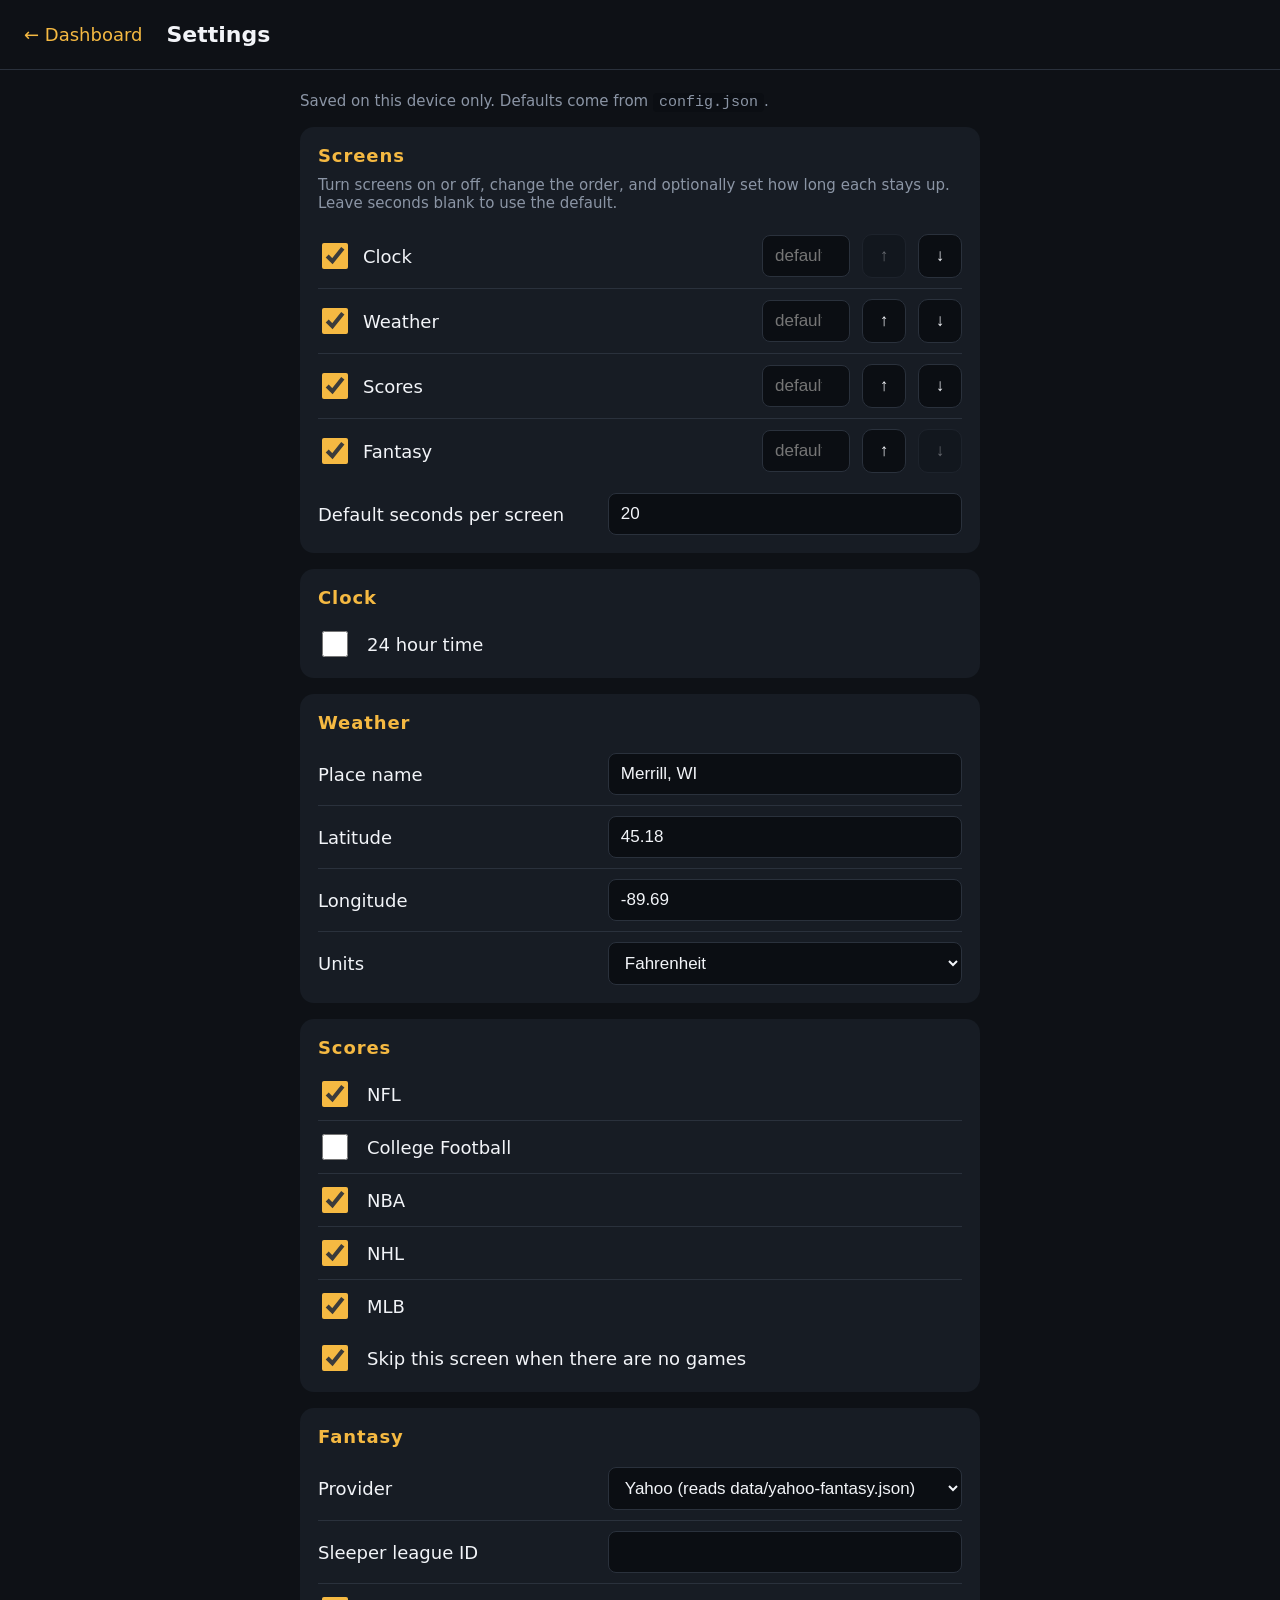
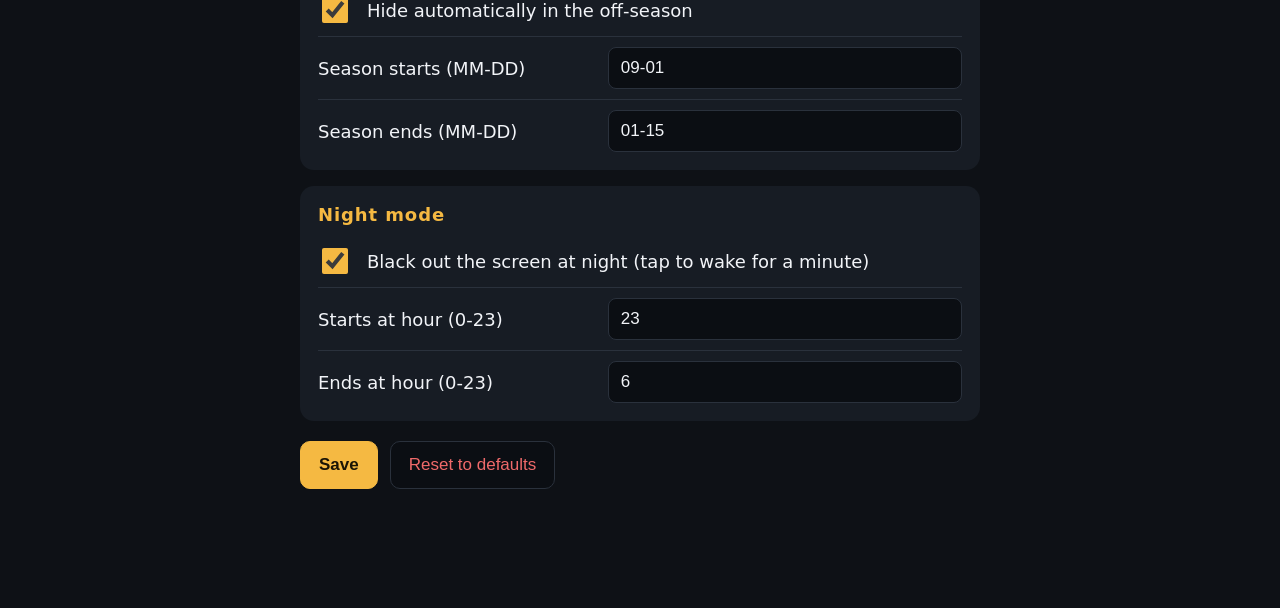
==== settings.html @ 0d8d6d26 "Replace demo content with wall dashboard Rotating wall dashboard for a spare tablet: clock, weather," ====
<!doctype html>
<html lang="en">
<head>
  <meta charset="utf-8">
  <meta name="viewport" content="width=device-width, initial-scale=1">
  <title>Dashboard Settings</title>
  <link rel="stylesheet" href="settings.css">
</head>
<body>
  <header>
    <a class="back" href="index.html">&larr; Dashboard</a>
    <h1>Settings</h1>
  </header>

  <main>
    <p class="hint">Saved on this device only. Defaults come from <code>config.json</code>.</p>

    <section>
      <h2>Screens</h2>
      <p class="hint">Turn screens on or off, change the order, and optionally set how long each stays up. Leave seconds blank to use the default.</p>
      <div id="screen-list"></div>
      <label class="row">
        <span>Default seconds per screen</span>
        <input id="rotateSeconds" type="number" min="3" max="600" step="1">
      </label>
    </section>

    <section>
      <h2>Clock</h2>
      <label class="row check"><input id="use24Hour" type="checkbox"><span>24 hour time</span></label>
    </section>

    <section>
      <h2>Weather</h2>
      <label class="row"><span>Place name</span><input id="weatherName" type="text"></label>
      <label class="row"><span>Latitude</span><input id="weatherLat" type="number" step="any"></label>
      <label class="row"><span>Longitude</span><input id="weatherLon" type="number" step="any"></label>
      <label class="row"><span>Units</span>
        <select id="weatherUnits">
          <option value="fahrenheit">Fahrenheit</option>
          <option value="celsius">Celsius</option>
        </select>
      </label>
    </section>

    <section>
      <h2>Scores</h2>
      <div id="league-list"></div>
      <label class="row check"><input id="hideWhenEmpty" type="checkbox"><span>Skip this screen when there are no games</span></label>
    </section>

    <section>
      <h2>Fantasy</h2>
      <label class="row"><span>Provider</span>
        <select id="fantasyProvider">
          <option value="none">None</option>
          <option value="yahoo">Yahoo (reads data/yahoo-fantasy.json)</option>
          <option value="sleeper">Sleeper</option>
        </select>
      </label>
      <label class="row"><span>Sleeper league ID</span><input id="sleeperLeagueId" type="text" inputmode="numeric"></label>
      <label class="row check"><input id="autoHideOffSeason" type="checkbox"><span>Hide automatically in the off-season</span></label>
      <label class="row"><span>Season starts (MM-DD)</span><input id="seasonStart" type="text" pattern="\d\d-\d\d" maxlength="5" placeholder="09-01"></label>
      <label class="row"><span>Season ends (MM-DD)</span><input id="seasonEnd" type="text" pattern="\d\d-\d\d" maxlength="5" placeholder="01-15"></label>
    </section>

    <section>
      <h2>Night mode</h2>
      <label class="row check"><input id="nightEnabled" type="checkbox"><span>Black out the screen at night (tap to wake for a minute)</span></label>
      <label class="row"><span>Starts at hour (0-23)</span><input id="nightStart" type="number" min="0" max="23"></label>
      <label class="row"><span>Ends at hour (0-23)</span><input id="nightEnd" type="number" min="0" max="23"></label>
    </section>

    <div class="actions">
      <button id="save" class="primary">Save</button>
      <button id="reset" class="danger">Reset to defaults</button>
    </div>
    <p id="message" role="status"></p>
  </main>

  <script src="shared.js"></script>
  <script src="settings.js"></script>
</body>
</html>
---- settings.css ----
:root {
  --bg: #0e1116;
  --fg: #f2f4f8;
  --muted: #8b95a5;
  --accent: #f5b942;
  --card: #171c24;
  --line: #2a313c;
  --bad: #ef6a6a;
}

* { box-sizing: border-box; }

body {
  margin: 0;
  background: var(--bg);
  color: var(--fg);
  font-family: system-ui, -apple-system, "Segoe UI", Roboto, sans-serif;
  font-size: 18px;
}

header {
  position: sticky;
  top: 0;
  display: flex;
  align-items: center;
  gap: 20px;
  padding: 14px 20px;
  background: var(--bg);
  border-bottom: 1px solid var(--line);
  z-index: 2;
}

header h1 { margin: 0; font-size: 22px; font-weight: 600; }
.back { color: var(--accent); text-decoration: none; padding: 10px 4px; }

main { max-width: 720px; margin: 0 auto; padding: 16px 20px 60px; }

section {
  background: var(--card);
  border-radius: 14px;
  padding: 14px 18px 8px;
  margin: 16px 0;
}

h2 { margin: 4px 0 10px; font-size: 18px; color: var(--accent); letter-spacing: 0.05em; }
.hint { color: var(--muted); font-size: 15px; margin: 6px 0 12px; }
code { background: #0b0e13; padding: 1px 6px; border-radius: 4px; }

.row {
  display: flex;
  align-items: center;
  justify-content: space-between;
  gap: 16px;
  padding: 10px 0;
  border-top: 1px solid var(--line);
  min-height: 52px;
}

.row:first-of-type { border-top: 0; }
.row.check { justify-content: flex-start; }

input[type="text"], input[type="number"], select {
  background: #0b0e13;
  color: var(--fg);
  border: 1px solid var(--line);
  border-radius: 8px;
  padding: 10px 12px;
  font-size: 17px;
  min-width: 0;
  width: 55%;
}

input[type="checkbox"] { width: 26px; height: 26px; accent-color: var(--accent); flex: none; }

.screen-row {
  display: flex;
  align-items: center;
  gap: 12px;
  padding: 10px 0;
  border-top: 1px solid var(--line);
}

.screen-row:first-child { border-top: 0; }
.screen-row .name { flex: 1; text-transform: capitalize; }
.screen-row input[type="number"] { width: 88px; }

button {
  font-size: 17px;
  border-radius: 10px;
  border: 1px solid var(--line);
  background: #0b0e13;
  color: var(--fg);
  padding: 12px 18px;
  min-height: 48px;
  cursor: pointer;
}

button.small { padding: 8px 12px; min-height: 44px; min-width: 44px; }
button.primary { background: var(--accent); color: #1a1405; border-color: var(--accent); font-weight: 600; }
button.danger { color: var(--bad); }
button:disabled { opacity: 0.35; cursor: default; }

.actions { display: flex; gap: 12px; margin-top: 20px; }
#message { color: var(--accent); min-height: 24px; }
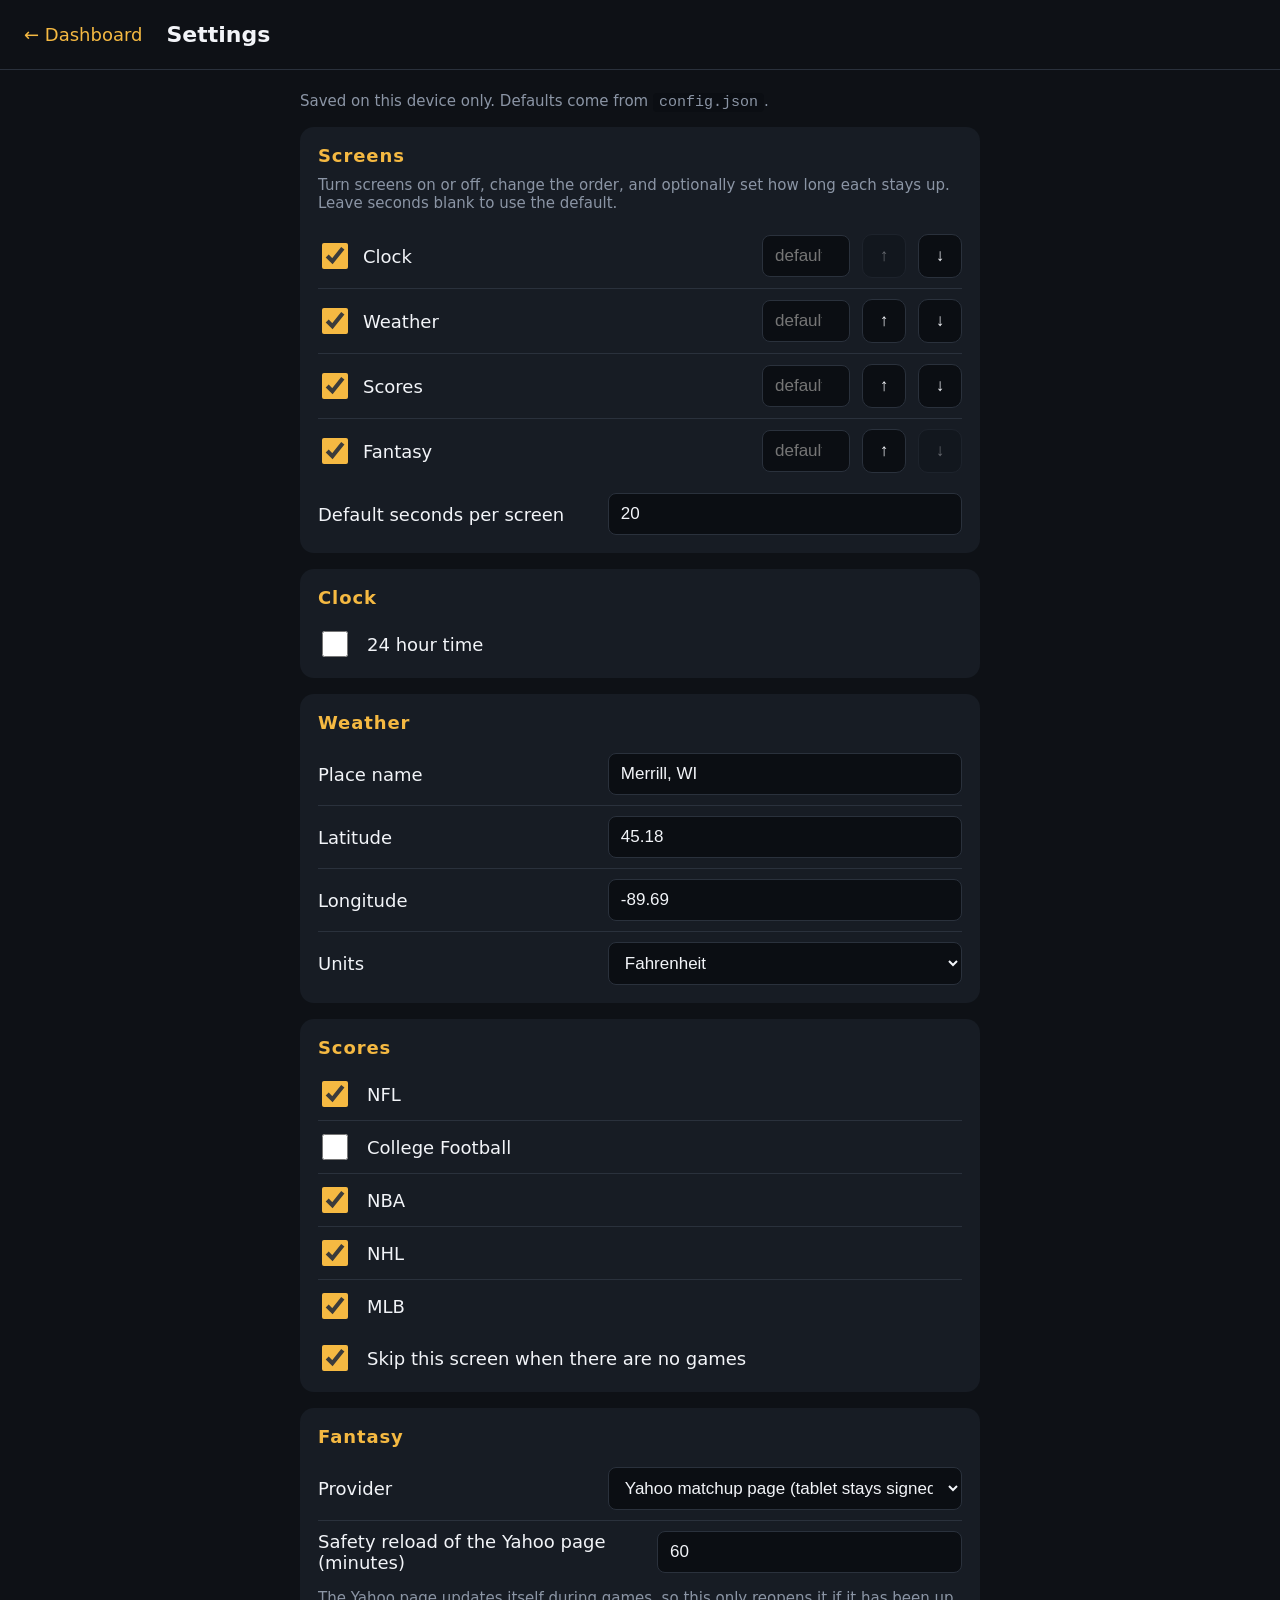
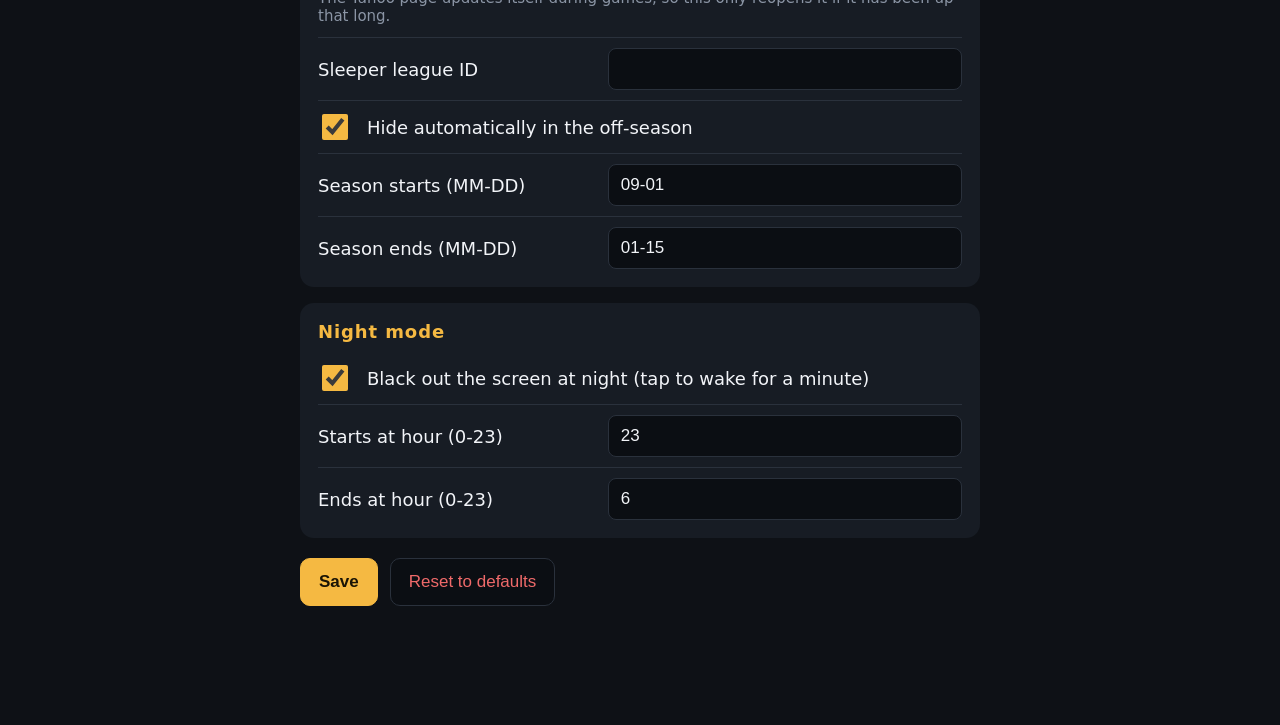
==== commit 4a558725: "Show the signed-in Yahoo matchup page as the Fantasy screen Yahoo API access is not available, so th" ====
--- a/settings.html
+++ b/settings.html
@@ -53,11 +53,14 @@
       <h2>Fantasy</h2>
       <label class="row"><span>Provider</span>
         <select id="fantasyProvider">
+          <option value="yahoo-page">Yahoo matchup page (tablet stays signed in)</option>
+          <option value="yahoo">Yahoo data file (data/yahoo-fantasy.json)</option>
+          <option value="sleeper">Sleeper</option>
           <option value="none">None</option>
-          <option value="yahoo">Yahoo (reads data/yahoo-fantasy.json)</option>
-          <option value="sleeper">Sleeper</option>
         </select>
       </label>
+      <label class="row"><span>Safety reload of the Yahoo page (minutes)</span><input id="yahooReloadMinutes" type="number" min="5" max="720"></label>
+      <p class="hint">The Yahoo page updates itself during games, so this only reopens it if it has been up that long.</p>
       <label class="row"><span>Sleeper league ID</span><input id="sleeperLeagueId" type="text" inputmode="numeric"></label>
       <label class="row check"><input id="autoHideOffSeason" type="checkbox"><span>Hide automatically in the off-season</span></label>
       <label class="row"><span>Season starts (MM-DD)</span><input id="seasonStart" type="text" pattern="\d\d-\d\d" maxlength="5" placeholder="09-01"></label>
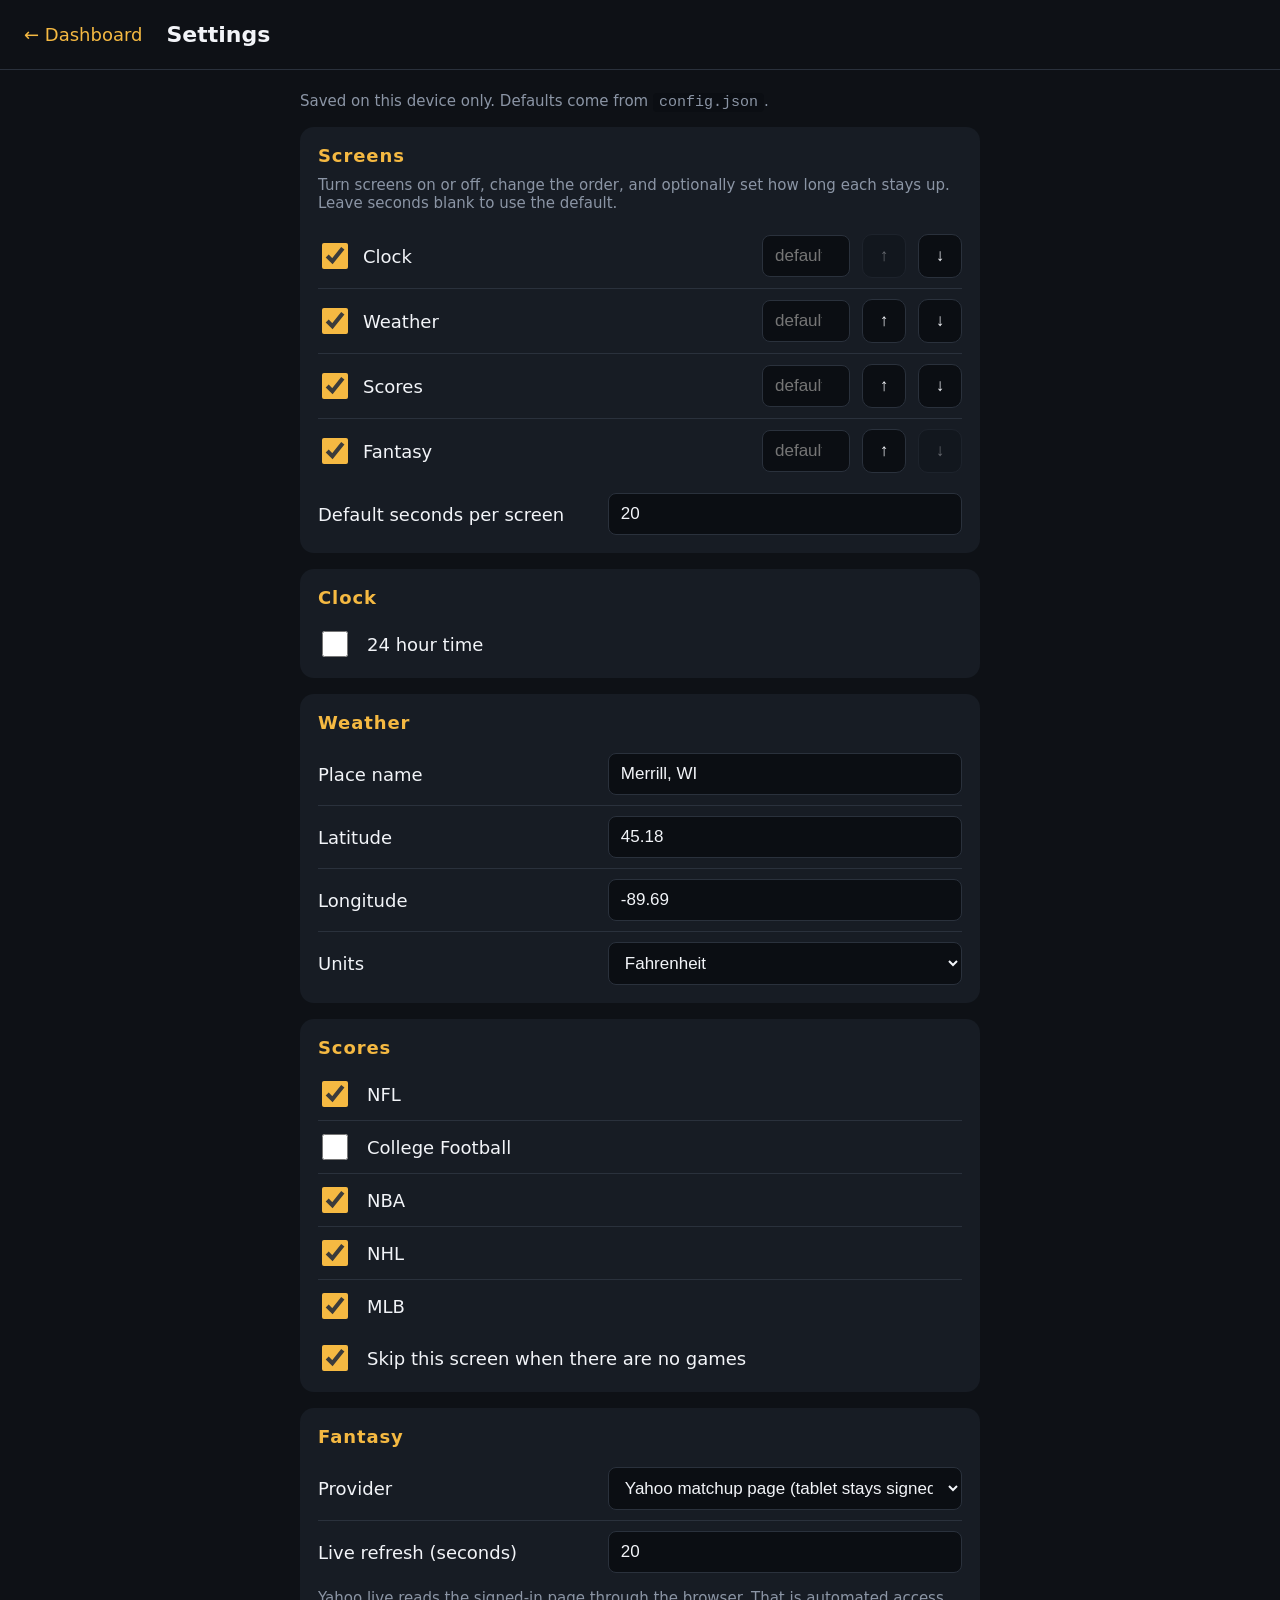
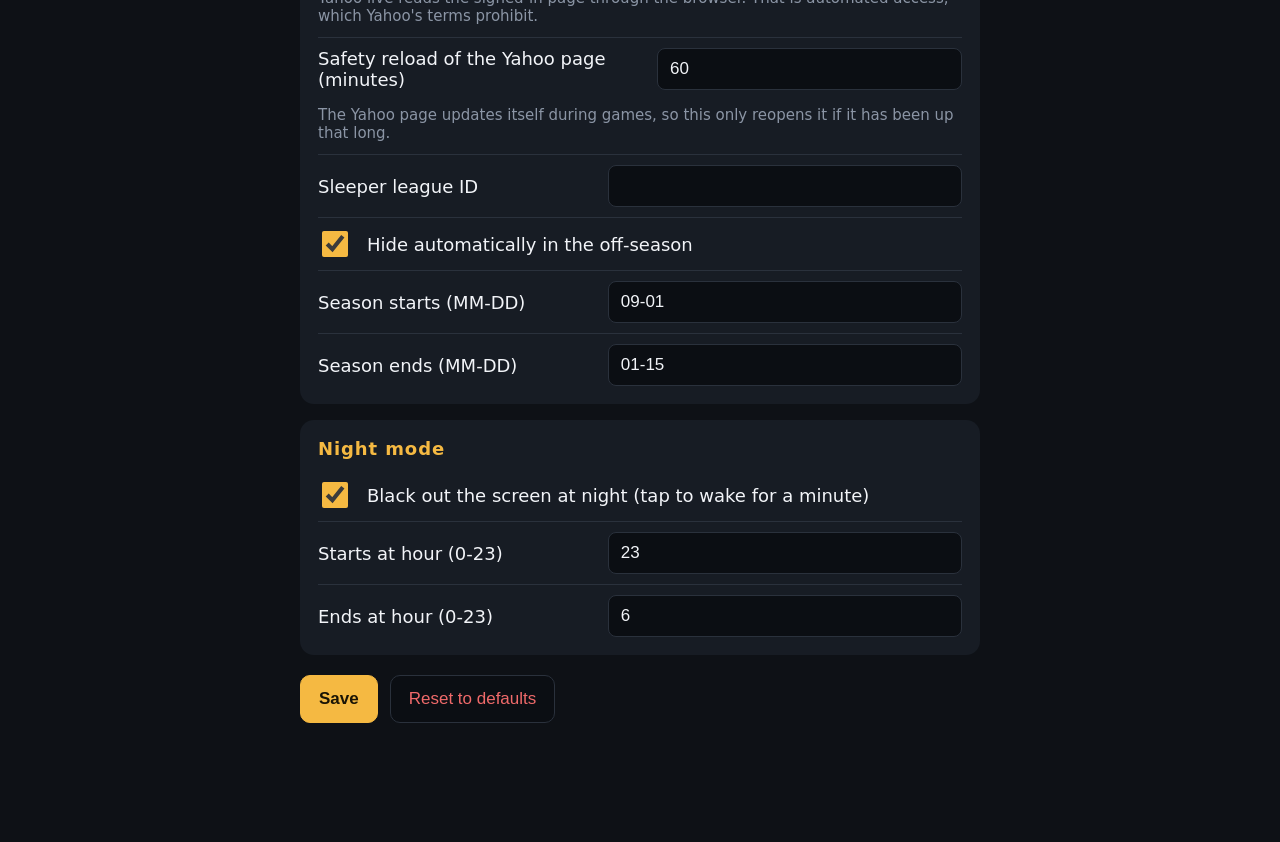
==== commit f5a79f02: "Add yahoo-live provider: redraw the Yahoo matchup in the dashboard style Controller reads the signed" ====
--- a/settings.html
+++ b/settings.html
@@ -53,12 +53,15 @@
       <h2>Fantasy</h2>
       <label class="row"><span>Provider</span>
         <select id="fantasyProvider">
+          <option value="yahoo-live">Yahoo live, redrawn (reads your signed-in page)</option>
           <option value="yahoo-page">Yahoo matchup page (tablet stays signed in)</option>
           <option value="yahoo">Yahoo data file (data/yahoo-fantasy.json)</option>
           <option value="sleeper">Sleeper</option>
           <option value="none">None</option>
         </select>
       </label>
+      <label class="row"><span>Live refresh (seconds)</span><input id="liveSeconds" type="number" min="5" max="120"></label>
+      <p class="hint">Yahoo live reads the signed-in page through the browser. That is automated access, which Yahoo's terms prohibit.</p>
       <label class="row"><span>Safety reload of the Yahoo page (minutes)</span><input id="yahooReloadMinutes" type="number" min="5" max="720"></label>
       <p class="hint">The Yahoo page updates itself during games, so this only reopens it if it has been up that long.</p>
       <label class="row"><span>Sleeper league ID</span><input id="sleeperLeagueId" type="text" inputmode="numeric"></label>
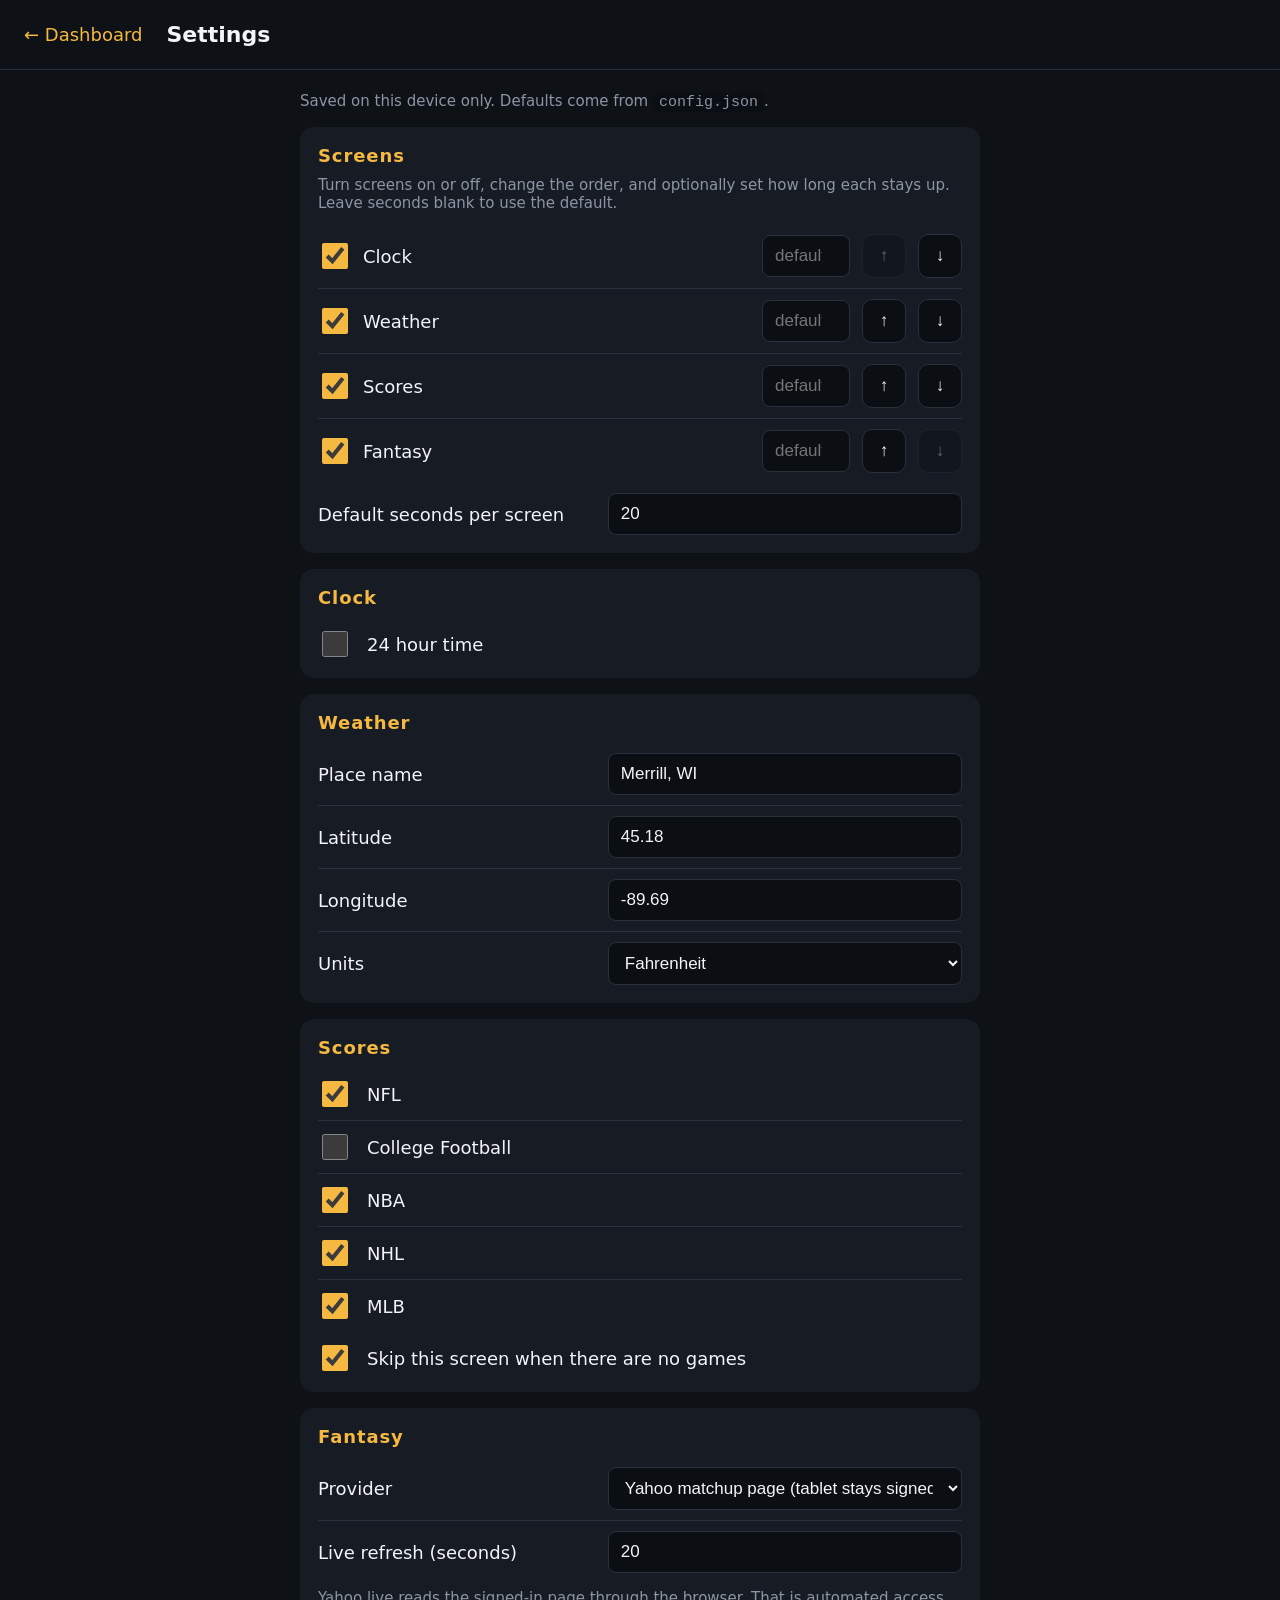
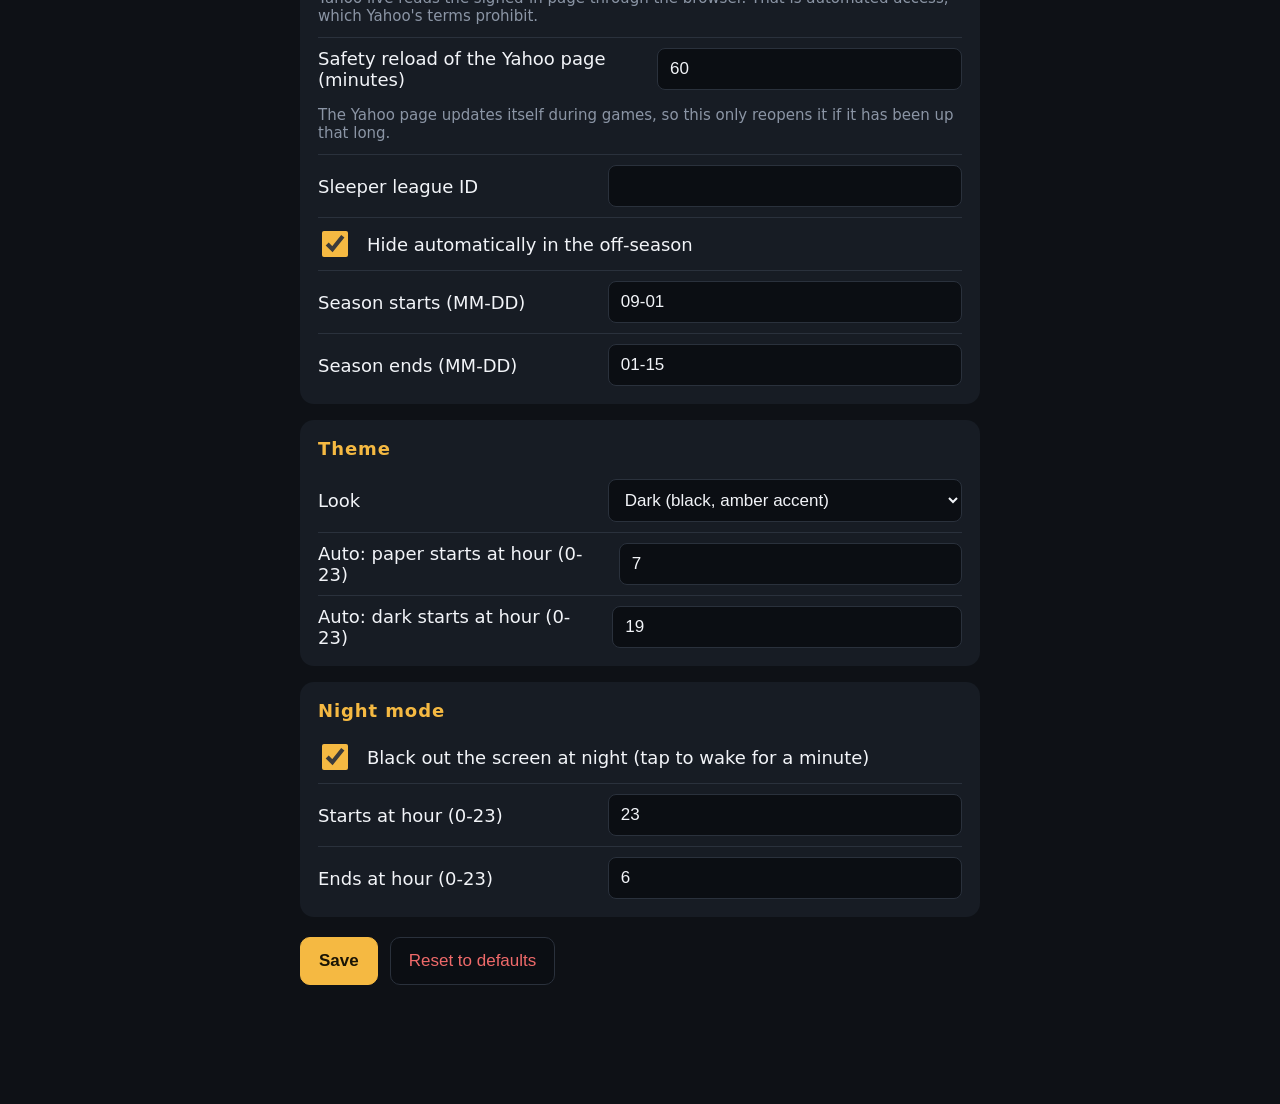
==== commit 9356eae2: "Add themes: dark, paper and auto, with a chooser on the settings page Colors move to themes.css as v" ====
--- a/settings.html
+++ b/settings.html
@@ -4,6 +4,7 @@
   <meta charset="utf-8">
   <meta name="viewport" content="width=device-width, initial-scale=1">
   <title>Dashboard Settings</title>
+  <link rel="stylesheet" href="themes.css">
   <link rel="stylesheet" href="settings.css">
 </head>
 <body>
@@ -71,6 +72,19 @@
     </section>
 
     <section>
+      <h2>Theme</h2>
+      <label class="row"><span>Look</span>
+        <select id="theme">
+          <option value="dark">Dark (black, amber accent)</option>
+          <option value="paper">Paper (off-white, black ink, no color)</option>
+          <option value="auto">Auto (paper by day, dark at night)</option>
+        </select>
+      </label>
+      <label class="row"><span>Auto: paper starts at hour (0-23)</span><input id="themeAutoLightStart" type="number" min="0" max="23"></label>
+      <label class="row"><span>Auto: dark starts at hour (0-23)</span><input id="themeAutoLightEnd" type="number" min="0" max="23"></label>
+    </section>
+
+    <section>
       <h2>Night mode</h2>
       <label class="row check"><input id="nightEnabled" type="checkbox"><span>Black out the screen at night (tap to wake for a minute)</span></label>
       <label class="row"><span>Starts at hour (0-23)</span><input id="nightStart" type="number" min="0" max="23"></label>
--- a/themes.css
+++ b/themes.css
@@ -0,0 +1,32 @@
+/* Color themes. The page gets data-theme="dark" or data-theme="paper" from shared.js. */
+:root,
+:root[data-theme="dark"] {
+  --bg: #0e1116;
+  --fg: #f2f4f8;
+  --muted: #8b95a5;
+  --accent: #f5b942;
+  --card: #171c24;
+  --line: #2a313c;
+  --track: #2a313c;
+  --flash: #2a3544;
+  --good: #4cc38a;
+  --bad: #ef6a6a;
+  --icon-filter: none;
+  color-scheme: dark;
+}
+
+/* Paper: off-white with black ink and no color, the closest to an e-ink look. */
+:root[data-theme="paper"] {
+  --bg: #f3f0e8;
+  --fg: #1b1b1a;
+  --muted: #6a665c;
+  --accent: #1b1b1a;
+  --card: #e8e4d9;
+  --line: #cfcabc;
+  --track: #cfcabc;
+  --flash: #d9d4c5;
+  --good: #1b1b1a;
+  --bad: #1b1b1a;
+  --icon-filter: grayscale(1) contrast(1.1);
+  color-scheme: light;
+}
--- a/settings.css
+++ b/settings.css
@@ -1,13 +1,3 @@
-:root {
-  --bg: #0e1116;
-  --fg: #f2f4f8;
-  --muted: #8b95a5;
-  --accent: #f5b942;
-  --card: #171c24;
-  --line: #2a313c;
-  --bad: #ef6a6a;
-}
-
 * { box-sizing: border-box; }
 
 body {
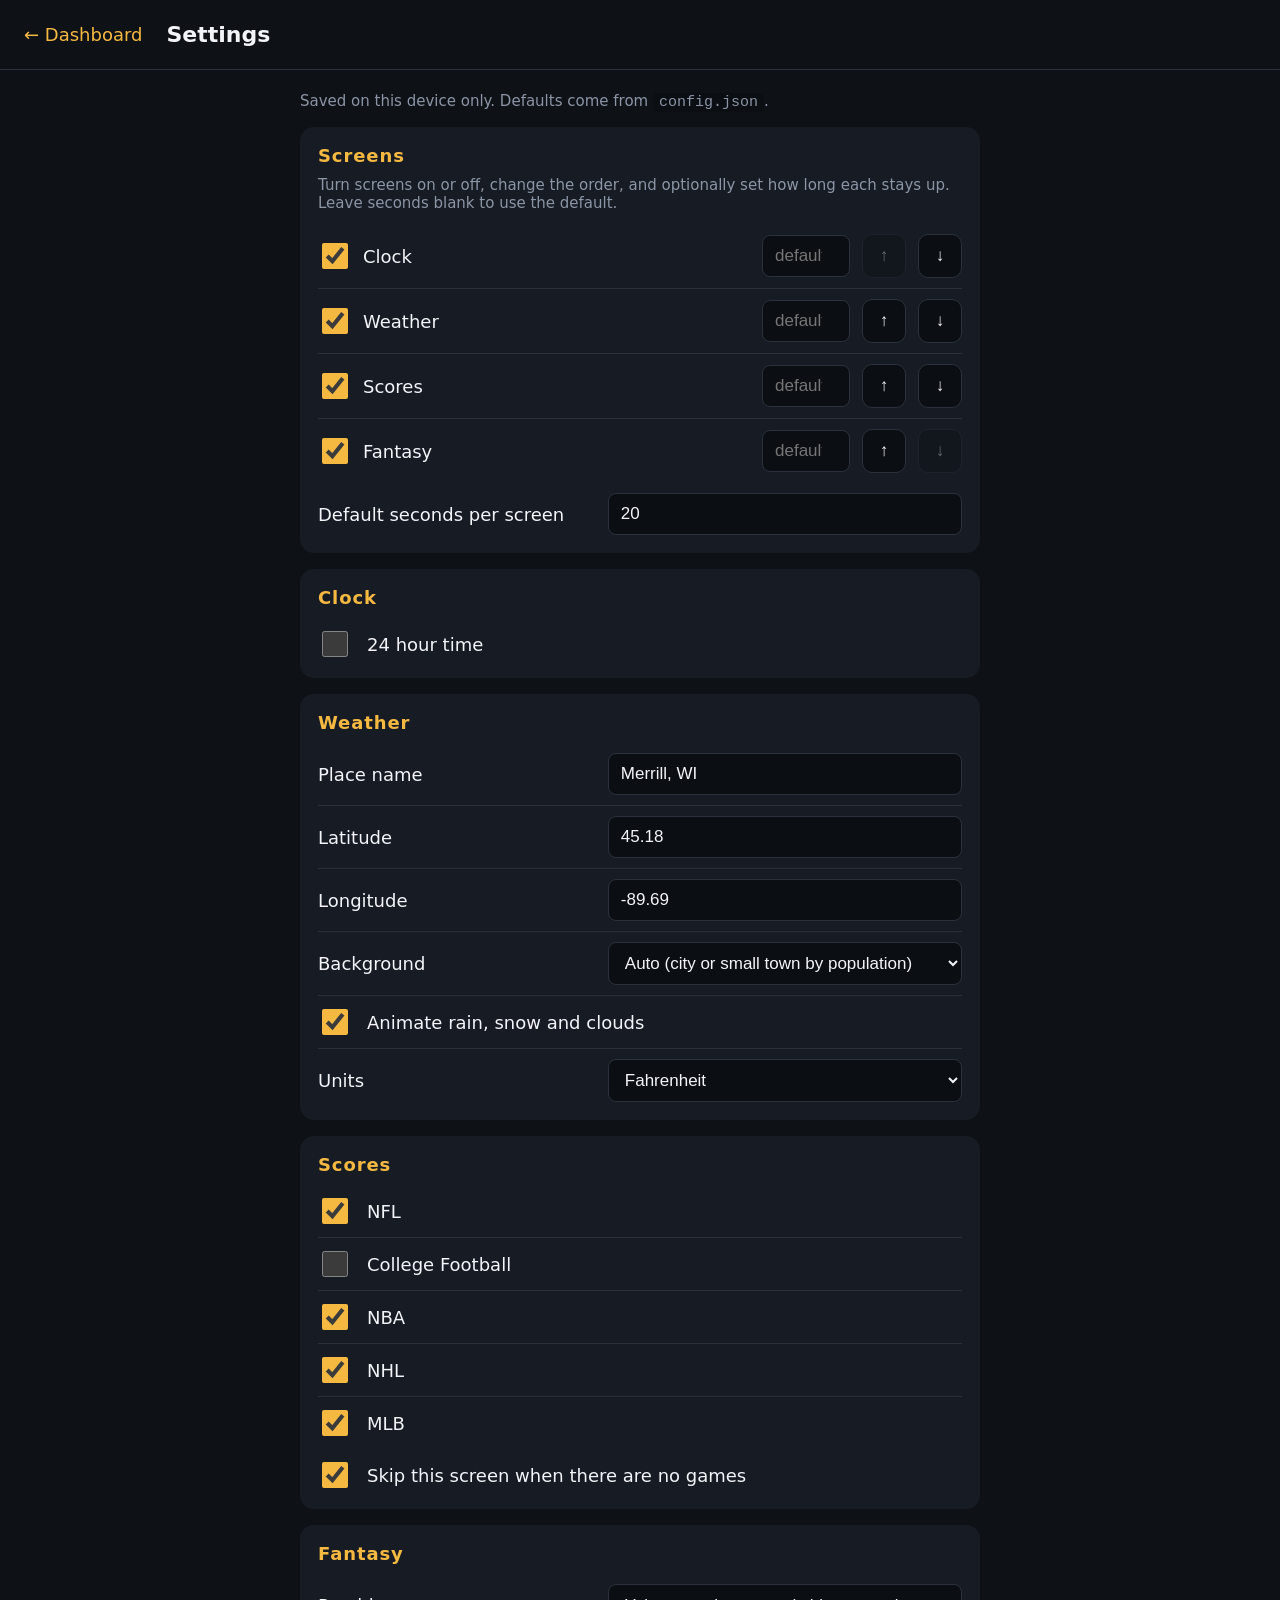
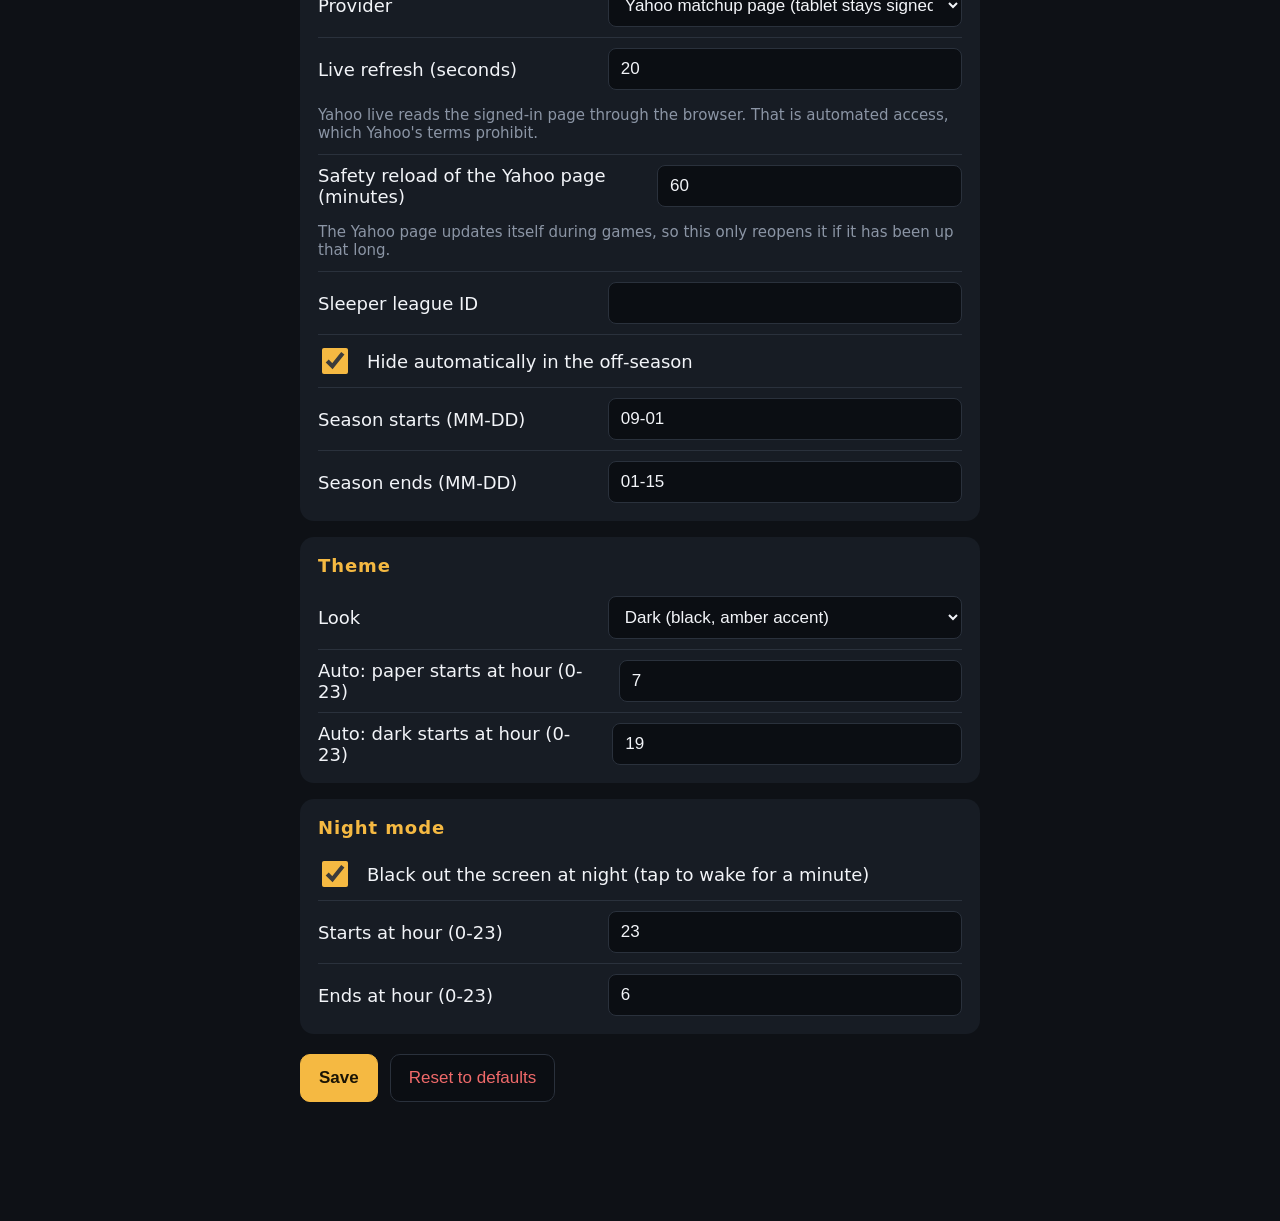
==== commit 1e407f6e: "Weather screen: drawn skyline background that follows time of day, weather and location Auto picks c" ====
--- a/settings.html
+++ b/settings.html
@@ -36,6 +36,17 @@
       <label class="row"><span>Place name</span><input id="weatherName" type="text"></label>
       <label class="row"><span>Latitude</span><input id="weatherLat" type="number" step="any"></label>
       <label class="row"><span>Longitude</span><input id="weatherLon" type="number" step="any"></label>
+      <label class="row"><span>Background</span>
+        <select id="weatherScene">
+          <option value="auto">Auto (city or small town by population)</option>
+          <option value="city">City skyline</option>
+          <option value="town">Small town</option>
+          <option value="lake">Lake and pines</option>
+          <option value="farm">Farmland</option>
+          <option value="none">None</option>
+        </select>
+      </label>
+      <label class="row check"><input id="weatherAnimate" type="checkbox"><span>Animate rain, snow and clouds</span></label>
       <label class="row"><span>Units</span>
         <select id="weatherUnits">
           <option value="fahrenheit">Fahrenheit</option>
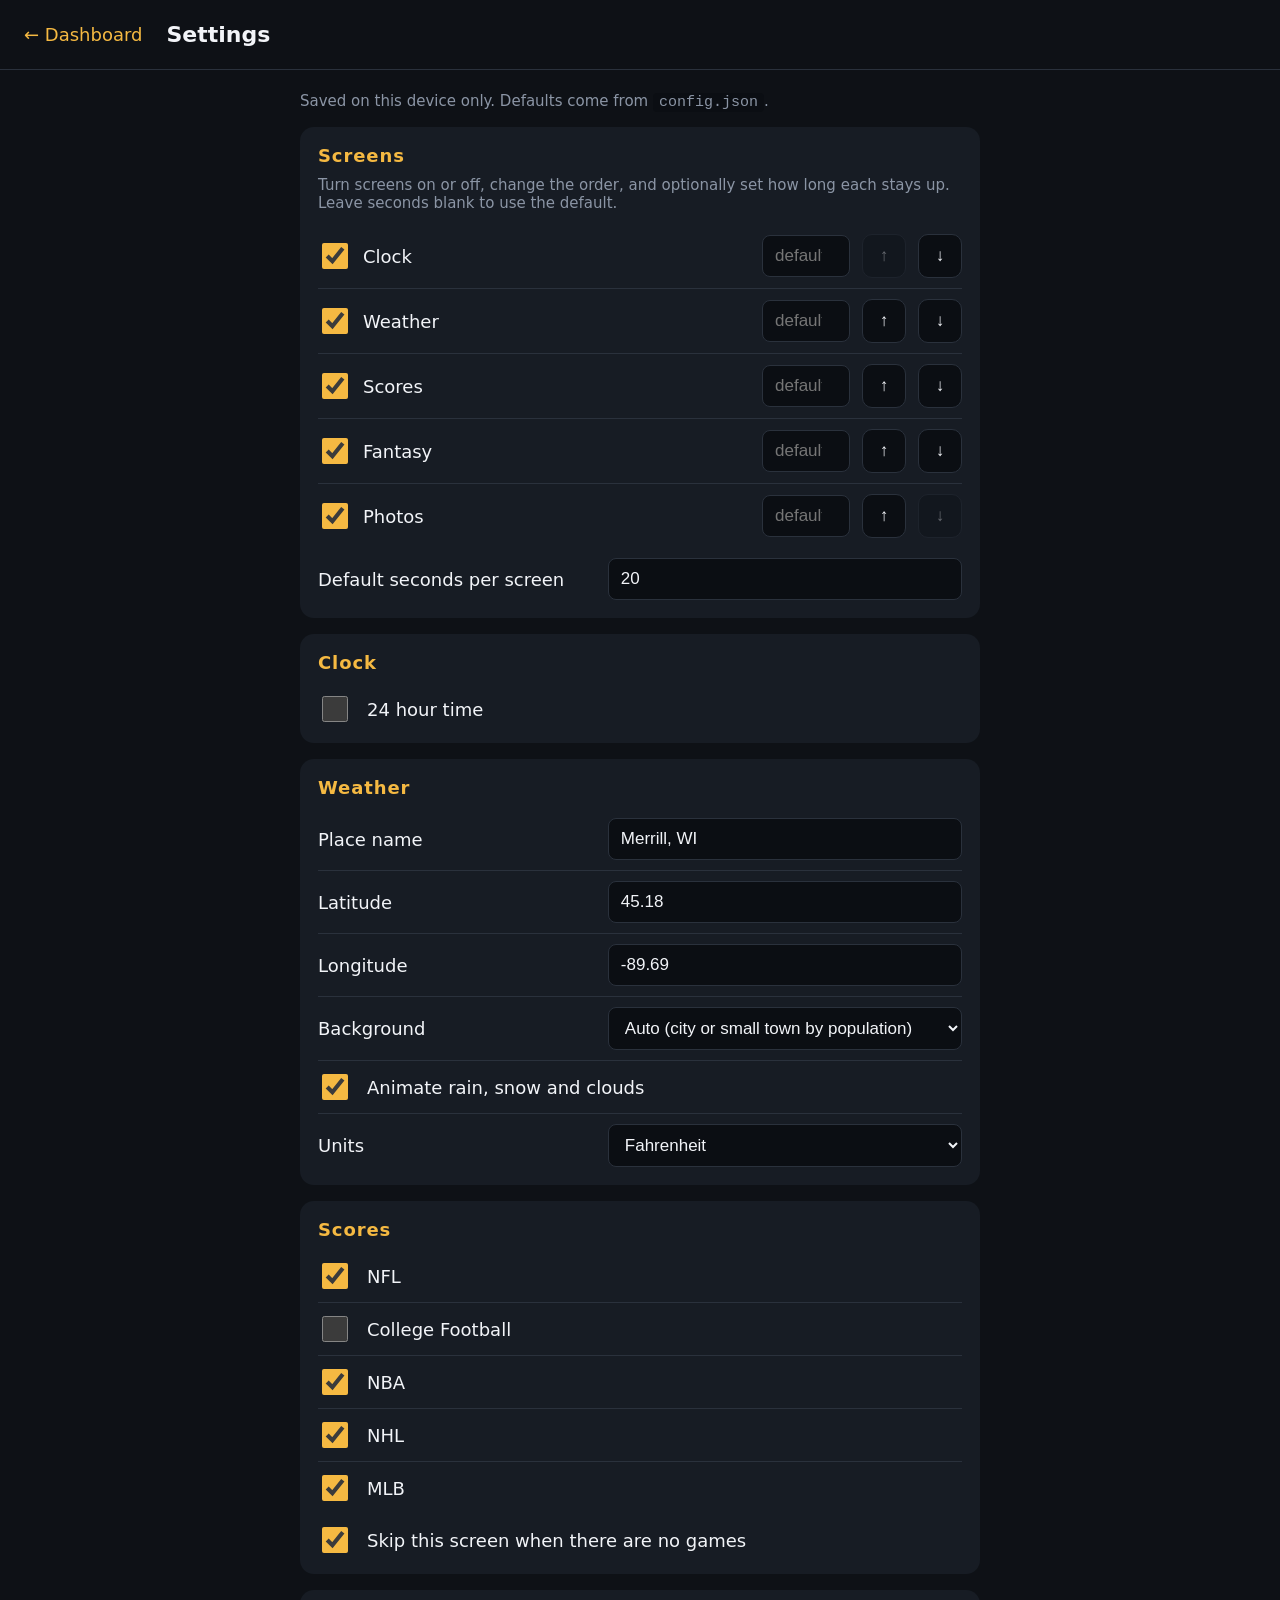
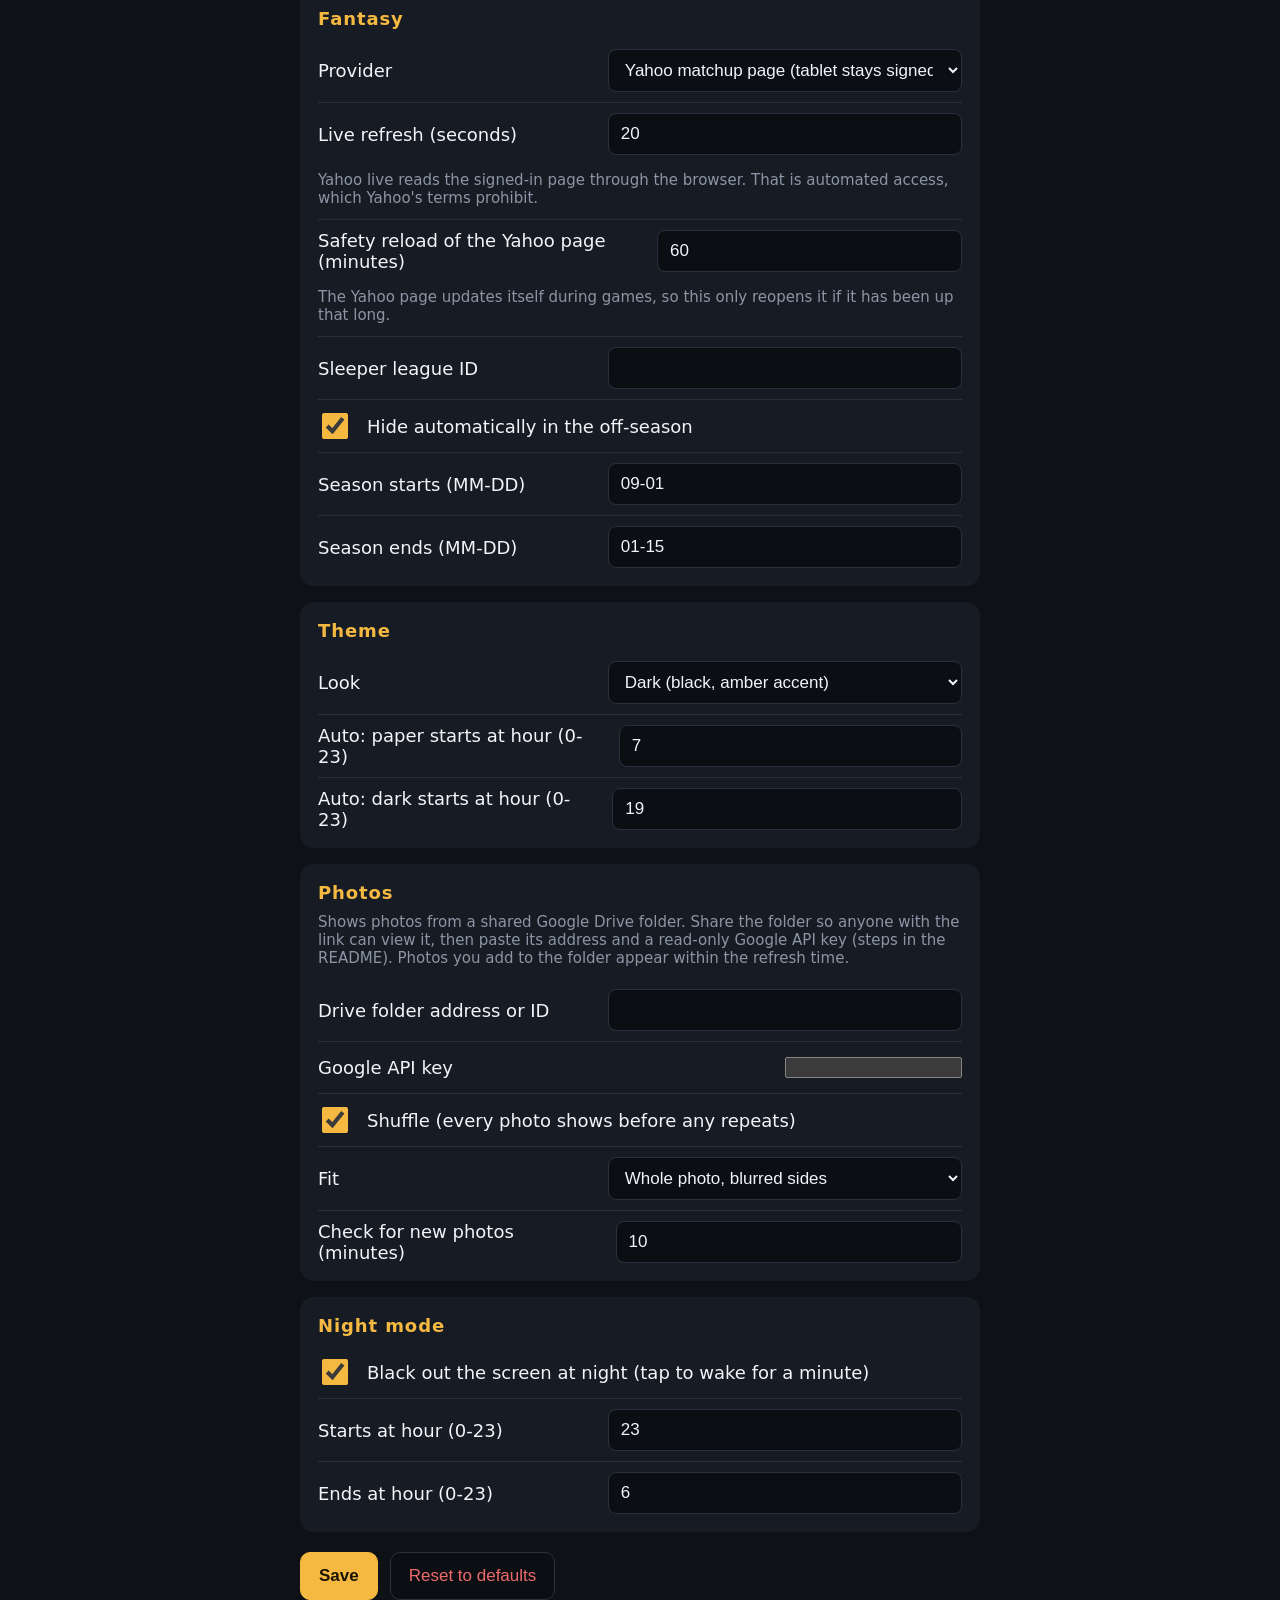
==== commit e8cca5b9: "Add Photos screen: shared Google Drive folder read with a read-only API key Shuffled queue, blurred-" ====
--- a/settings.html
+++ b/settings.html
@@ -96,6 +96,21 @@
     </section>
 
     <section>
+      <h2>Photos</h2>
+      <p class="hint">Shows photos from a shared Google Drive folder. Share the folder so anyone with the link can view it, then paste its address and a read-only Google API key (steps in the README). Photos you add to the folder appear within the refresh time.</p>
+      <label class="row"><span>Drive folder address or ID</span><input id="photoFolder" type="text" autocomplete="off"></label>
+      <label class="row"><span>Google API key</span><input id="photoKey" type="password" autocomplete="off"></label>
+      <label class="row check"><input id="photoShuffle" type="checkbox"><span>Shuffle (every photo shows before any repeats)</span></label>
+      <label class="row"><span>Fit</span>
+        <select id="photoFit">
+          <option value="fit">Whole photo, blurred sides</option>
+          <option value="fill">Fill the screen (crops)</option>
+        </select>
+      </label>
+      <label class="row"><span>Check for new photos (minutes)</span><input id="photoRefresh" type="number" min="1" max="1440"></label>
+    </section>
+
+    <section>
       <h2>Night mode</h2>
       <label class="row check"><input id="nightEnabled" type="checkbox"><span>Black out the screen at night (tap to wake for a minute)</span></label>
       <label class="row"><span>Starts at hour (0-23)</span><input id="nightStart" type="number" min="0" max="23"></label>
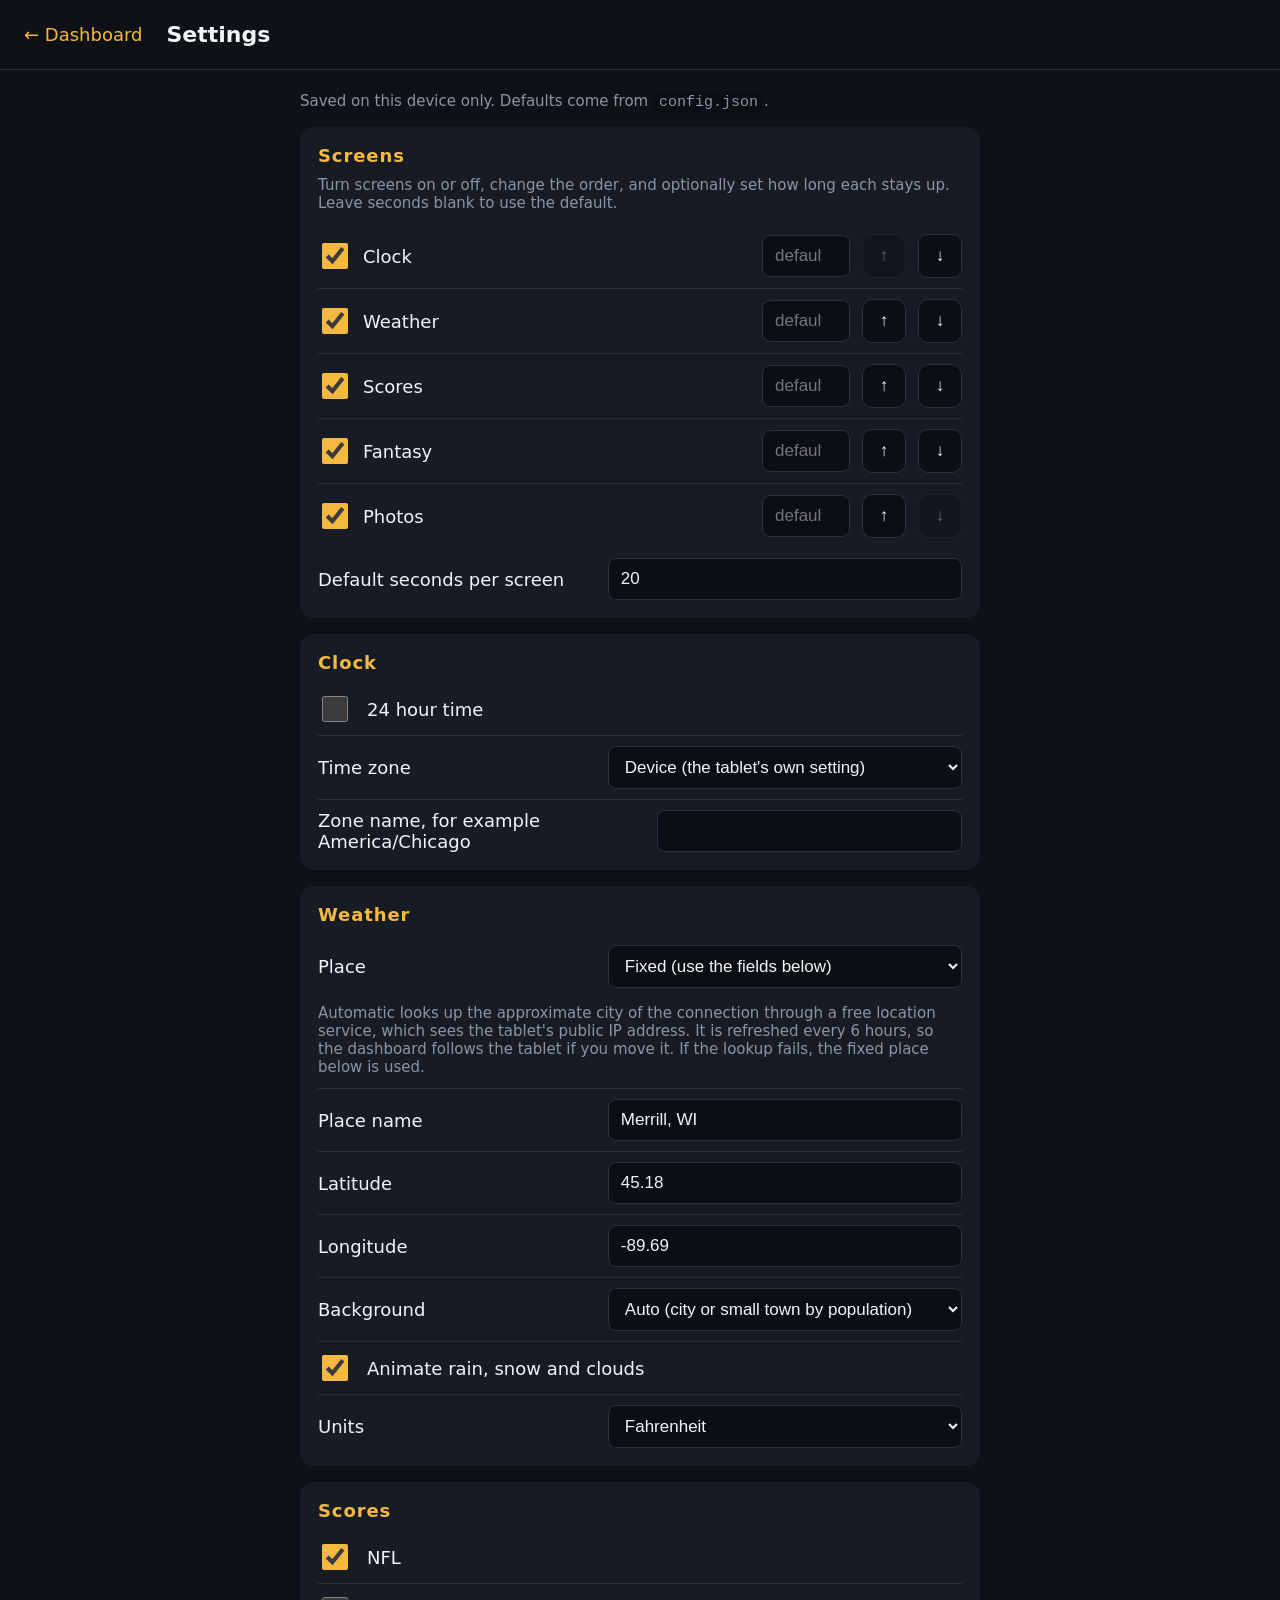
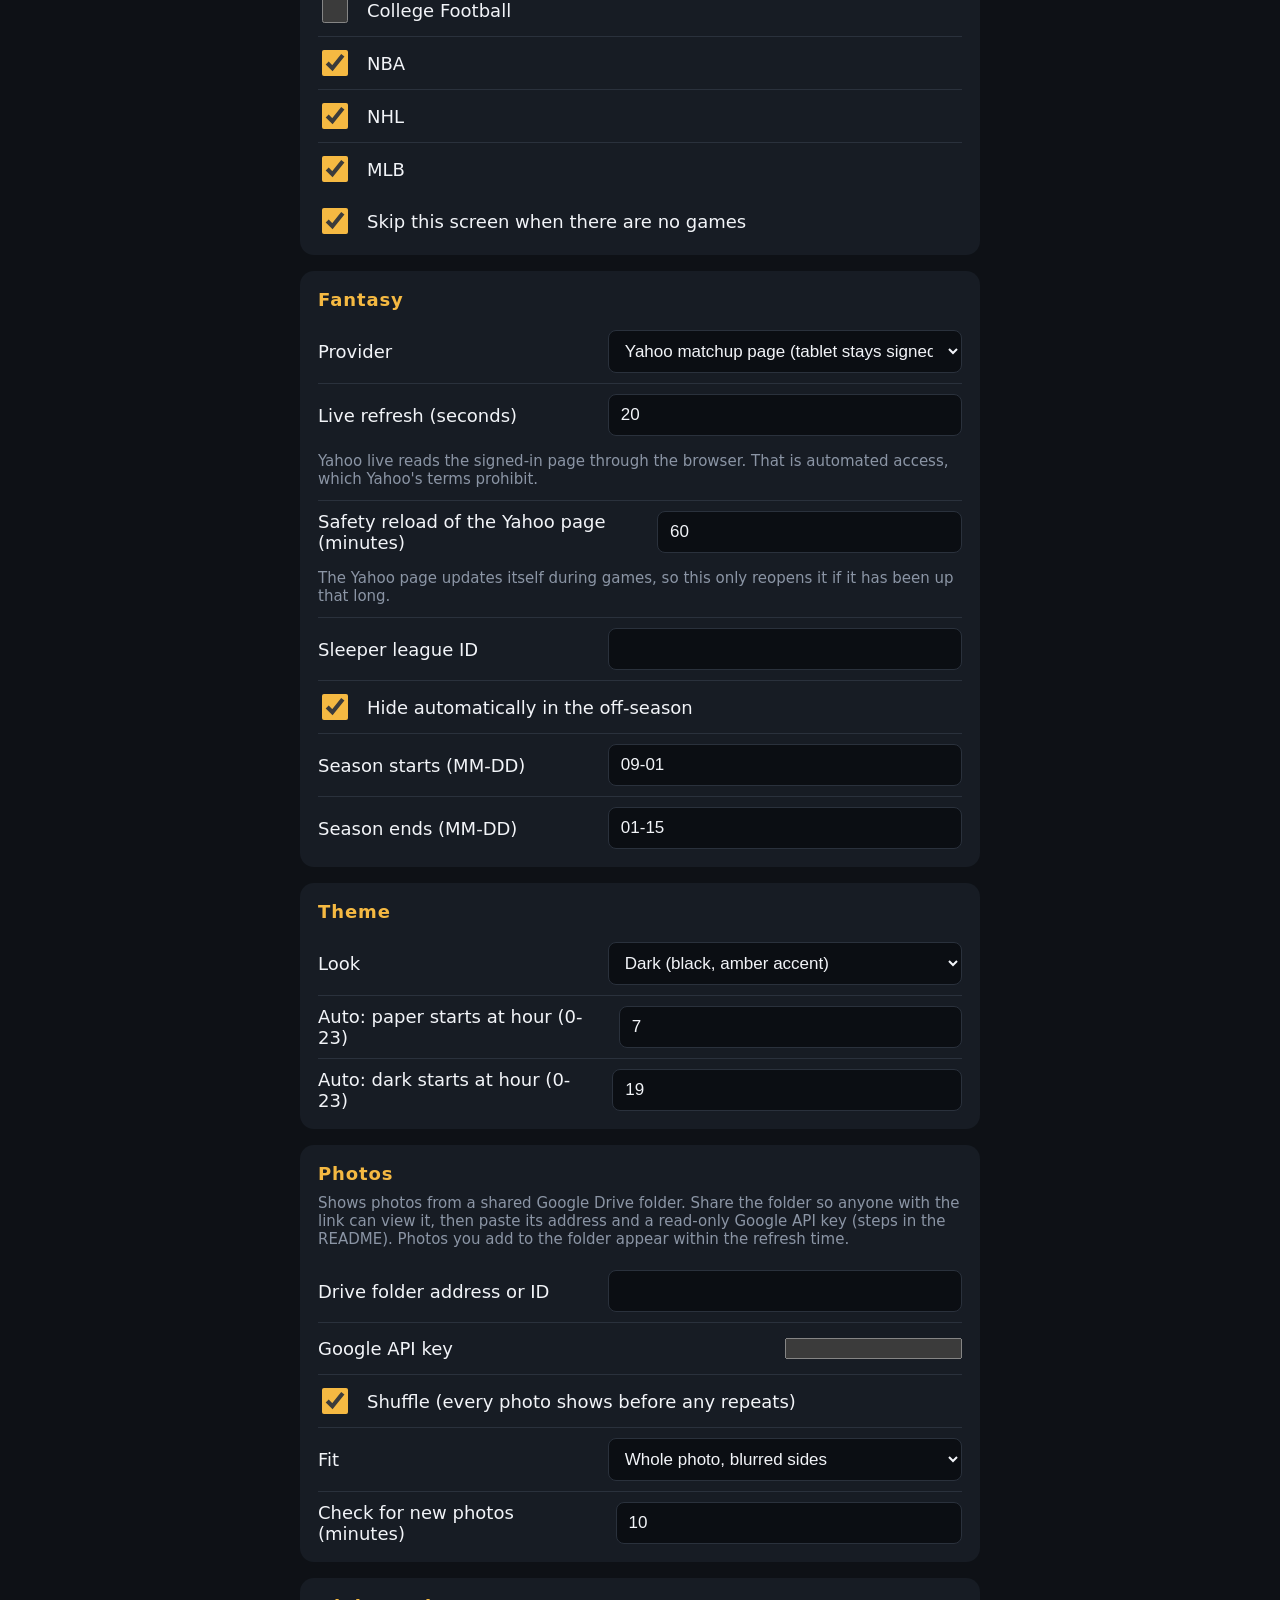
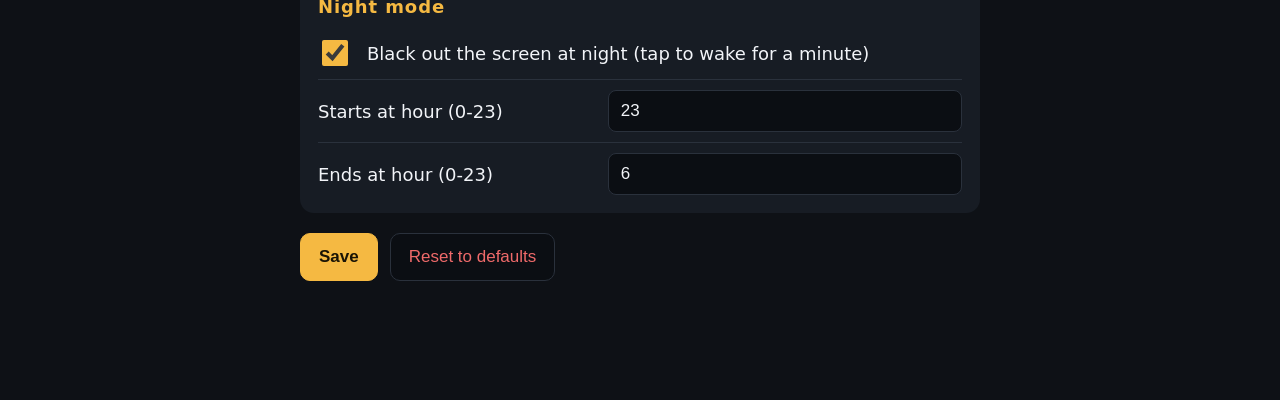
==== commit f936ecf0: "Add automatic place and time zone options Weather place can follow the connection's approximate loca" ====
--- a/settings.html
+++ b/settings.html
@@ -29,10 +29,25 @@
     <section>
       <h2>Clock</h2>
       <label class="row check"><input id="use24Hour" type="checkbox"><span>24 hour time</span></label>
+      <label class="row"><span>Time zone</span>
+        <select id="clockZone">
+          <option value="device">Device (the tablet's own setting)</option>
+          <option value="auto">Automatic (follows the weather place)</option>
+          <option value="custom">Specific zone (enter below)</option>
+        </select>
+      </label>
+      <label class="row"><span>Zone name, for example America/Chicago</span><input id="clockZoneName" type="text" autocomplete="off"></label>
     </section>
 
     <section>
       <h2>Weather</h2>
+      <label class="row"><span>Place</span>
+        <select id="weatherLocation">
+          <option value="fixed">Fixed (use the fields below)</option>
+          <option value="auto">Automatic (from the internet connection)</option>
+        </select>
+      </label>
+      <p class="hint">Automatic looks up the approximate city of the connection through a free location service, which sees the tablet's public IP address. It is refreshed every 6 hours, so the dashboard follows the tablet if you move it. If the lookup fails, the fixed place below is used.</p>
       <label class="row"><span>Place name</span><input id="weatherName" type="text"></label>
       <label class="row"><span>Latitude</span><input id="weatherLat" type="number" step="any"></label>
       <label class="row"><span>Longitude</span><input id="weatherLon" type="number" step="any"></label>
